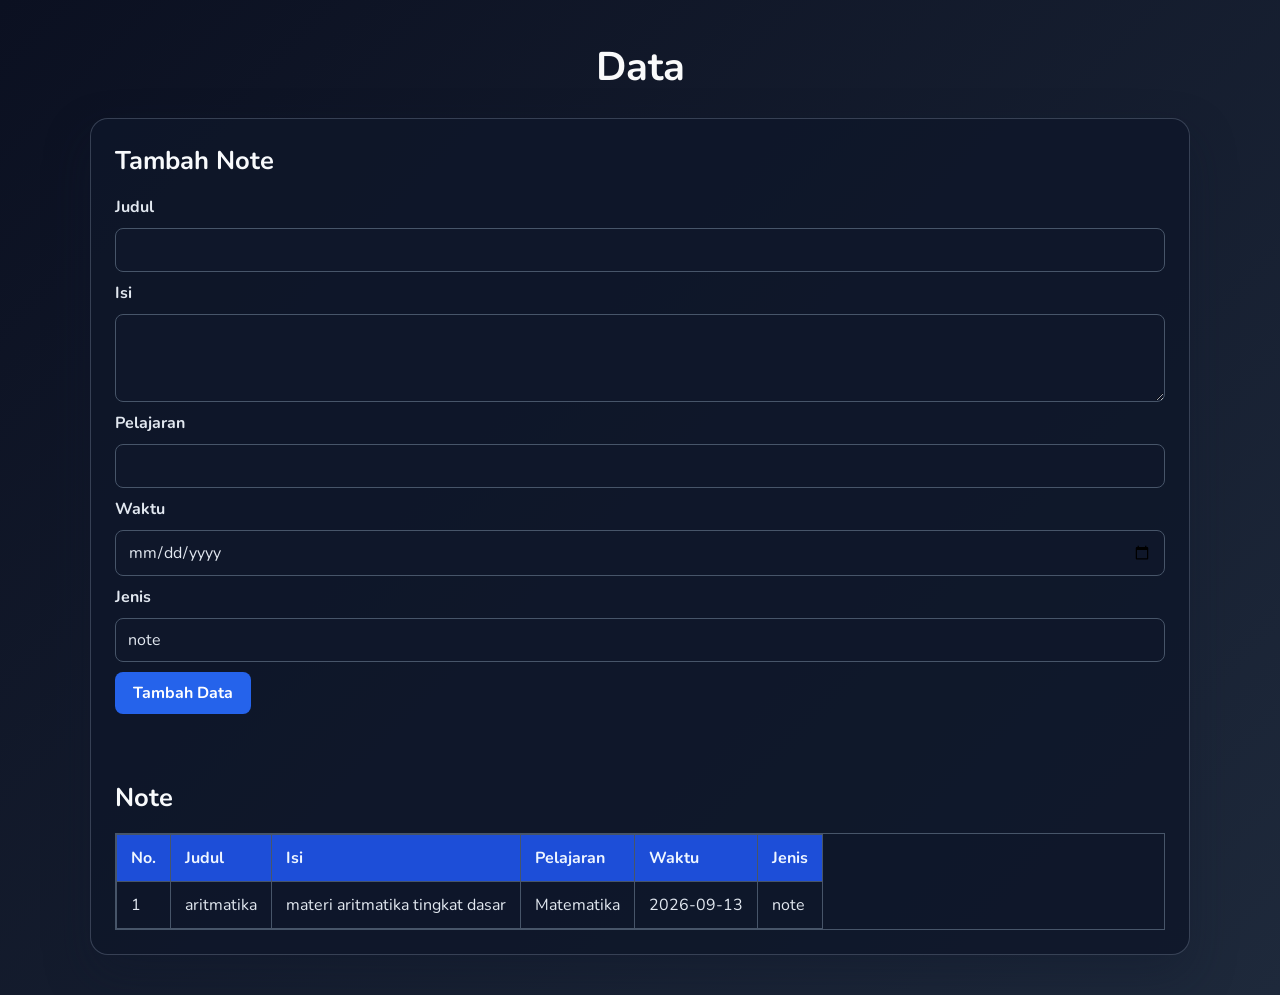
==== learning-notebook/pages/data.html @ 57c67219 "Add learning-notebook folder structure" ====
<!DOCTYPE html>
<html lang="id">
<head>
    <meta charset="UTF-8">
    <link rel="stylesheet" href="../assets/css/data.css">
    <meta name="viewport" content="width=device-width, initial-scale=1.0">
    <title>Data</title>
    <link rel="preconnect" href="https://fonts.googleapis.com">
    <link rel="preconnect" href="https://fonts.gstatic.com" crossorigin>
    <link href="https://fonts.googleapis.com/css2?family=Nunito:wght@400;600;700&display=swap" rel="stylesheet">
</head>
<body>
    <h1>Data</h1>
    <div class="note">
        <h2>Tambah Note</h2>
        <form id="note-form">
            <label for="title">Judul</label>
            <input id="title" name="title" type="text" required>

            <label for="content">Isi</label>
            <textarea id="content" name="content" rows="3" required></textarea>

            <label for="lesson">Pelajaran</label>
            <input id="lesson" name="lesson" type="text" required>

            <label for="date">Waktu</label>
            <input id="date" name="date" type="date" required>

            <label for="kind">Jenis</label>
            <input id="kind" name="kind" type="text" value="note" required>

            <button type="submit">Tambah Data</button>
            <p id="form-message" role="status" aria-live="polite"></p>
        </form>

        <h2>Note</h2>
        <table>
            <thead>
                <tr>
                    <th scope="col">No.</th>
                    <th scope="col">Judul</th>
                    <th scope="col">Isi</th>
                    <th scope="col">Pelajaran</th>
                    <th scope="col">Waktu</th>
                    <th scope="col">Jenis</th>
                </tr>
            </thead>
            <tbody id="note-list"></tbody>
        </table>
    </div>

    <script>
        const storageKey = "ex2-notes";
        const defaultNotes = [{
            title: "aritmatika",
            content: "materi aritmatika tingkat dasar",
            lesson: "Matematika",
            date: "2026-09-13",
            kind: "note"
        }];
        const form = document.querySelector("#note-form");
        const noteList = document.querySelector("#note-list");
        const formMessage = document.querySelector("#form-message");

        function loadNotes() {
            const savedNotes = localStorage.getItem(storageKey);
            return savedNotes === null ? defaultNotes : JSON.parse(savedNotes);
        }

        function renderNotes(notes) {
            noteList.replaceChildren();

            notes.forEach((note, index) => {
                const row = document.createElement("tr");
                [index + 1, note.title, note.content, note.lesson, note.date, note.kind]
                    .forEach((value) => {
                        const cell = document.createElement("td");
                        cell.textContent = value;
                        row.append(cell);
                    });
                noteList.append(row);
            });
        }

        let notes;
        try {
            notes = loadNotes();
            if (!Array.isArray(notes)) {
                throw new Error("Data note yang tersimpan tidak valid.");
            }
            renderNotes(notes);
        } catch (error) {
            formMessage.textContent = "Data tidak dapat dimuat. Coba bersihkan penyimpanan browser untuk halaman ini.";
            formMessage.classList.add("error");
            console.error("Gagal memuat data note:", error);
            form.querySelector("button").disabled = true;
        }

        form.addEventListener("submit", (event) => {
            event.preventDefault();
            const formData = new FormData(form);
            const newNote = {
                title: formData.get("title").trim(),
                content: formData.get("content").trim(),
                lesson: formData.get("lesson").trim(),
                date: formData.get("date"),
                kind: formData.get("kind").trim()
            };
            const updatedNotes = [...notes, newNote];

            try {
                localStorage.setItem(storageKey, JSON.stringify(updatedNotes));
                notes = updatedNotes;
                renderNotes(notes);
                form.reset();
                form.elements.kind.value = "note";
                formMessage.textContent = "Data berhasil ditambahkan.";
                formMessage.classList.remove("error");
            } catch (error) {
                formMessage.textContent = "Data gagal disimpan. Periksa ruang penyimpanan browser.";
                formMessage.classList.add("error");
                console.error("Gagal menyimpan data note:", error);
            }
        });
    </script>
</body>
</html>
---- learning-notebook/assets/css/data.css ----
* {
    box-sizing: border-box;
}

body {
    margin: 0;
    padding: 40px 20px;
    background: linear-gradient(135deg, #0b1021, #1e293b);
    color: #e5e7eb;
    font-family: "Nunito", sans-serif;
}

h1 {
    margin: 0 0 24px;
    text-align: center;
    font-size: 2.5rem;
    font-weight: 700;
    color: #f9fafb;
}

.note {
    max-width: 1100px;
    margin: 0 auto;
    background: rgba(15, 23, 42, 0.85);
    border: 1px solid rgba(148, 163, 184, 0.3);
    border-radius: 18px;
    padding: 24px;
    box-shadow: 0 20px 45px rgba(15, 23, 42, 0.35);
}

.note h2 {
    margin: 0 0 18px;
    color: #f8fafc;
    font-size: 1.6rem;
}

form {
    display: grid;
    gap: 10px;
    margin-bottom: 32px;
}

form label {
    color: #e2e8f0;
    font-weight: 700;
}

form input,
form textarea {
    width: 100%;
    padding: 10px 12px;
    border: 1px solid #475569;
    border-radius: 8px;
    background: #0f172a;
    color: #e2e8f0;
    font: inherit;
}

form button {
    justify-self: start;
    padding: 10px 18px;
    border: 0;
    border-radius: 8px;
    background: #2563eb;
    color: #fff;
    font: inherit;
    font-weight: 700;
    cursor: pointer;
}

form button:hover {
    background: #1d4ed8;
}

#form-message {
    min-height: 1.5em;
    margin: 0;
    color: #86efac;
}

#form-message.error {
    color: #fca5a5;
}

table {
    width: 100%;
    border-collapse: collapse;
    table-layout: fixed;
    border: 1px solid #475569;
    background: rgba(15, 23, 42, 0.5);
    overflow-x: auto;
    display: block;
}

th, td {
    border: 1px solid #475569;
    padding: 12px 14px;
    text-align: left;
    vertical-align: top;
    word-wrap: break-word;
    word-break: break-word;
    color: #e2e8f0;
}

th {
    background: #1d4ed8;
    color: #eff6ff;
    font-weight: 700;
}

tr:nth-child(even) td {
    background: rgba(30, 41, 59, 0.9);
}

@media (max-width: 768px) {
    body {
        padding: 24px 12px;
    }

    .note {
        padding: 16px;
    }

    th, td {
        padding: 10px 8px;
        font-size: 0.92rem;
    }
}
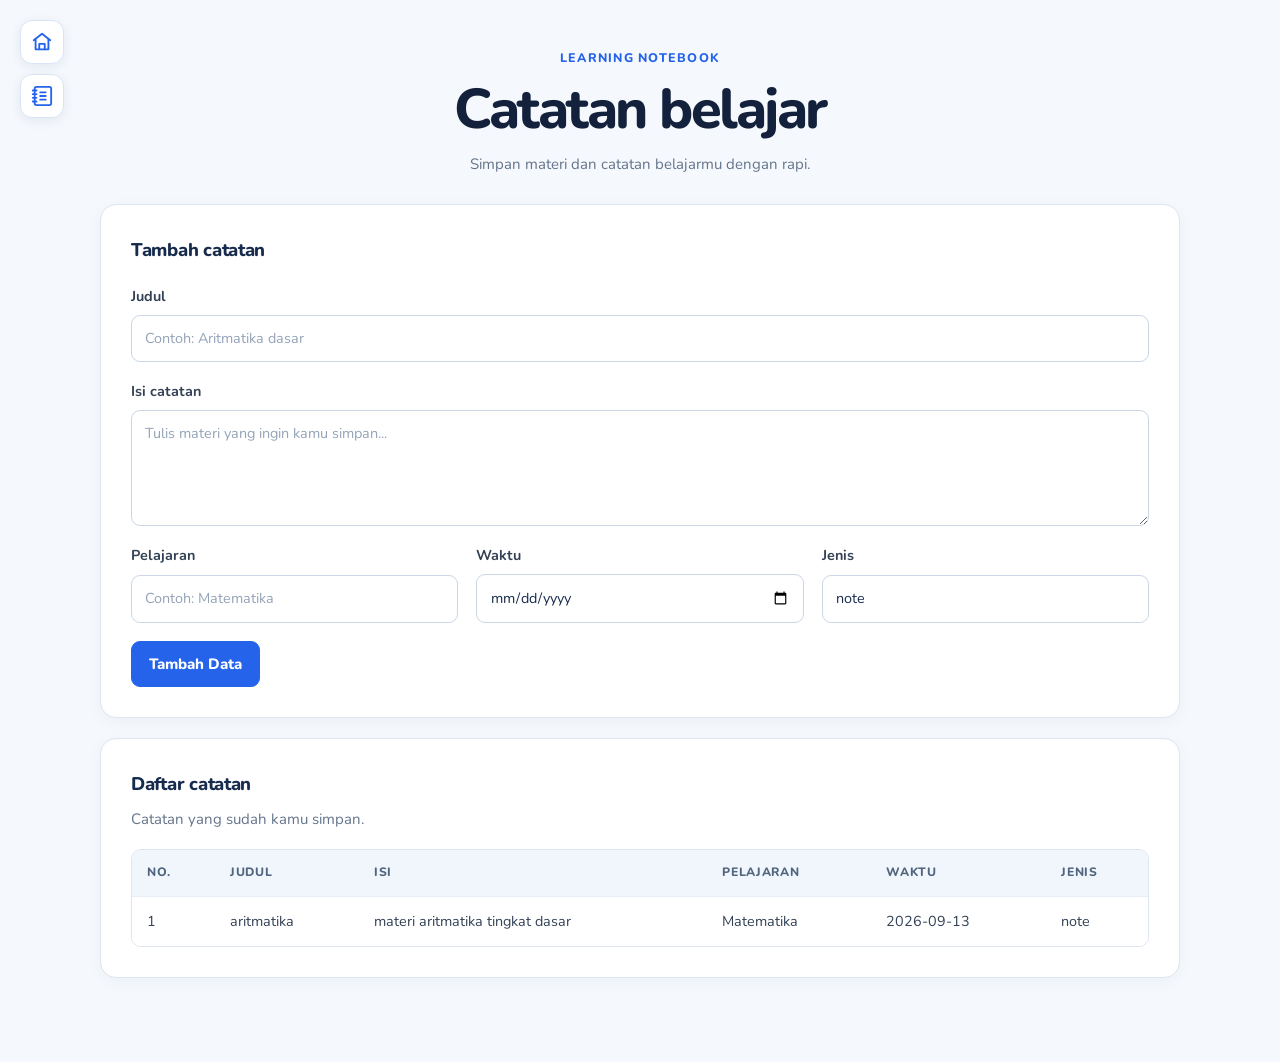
==== commit 4abb8751: "Menambahkan ikon, halaman beranda, membuat hierarki struktur folder website, dan mengatur tata letak" ====
--- a/learning-notebook/pages/data.html
+++ b/learning-notebook/pages/data.html
@@ -3,6 +3,7 @@
 <head>
     <meta charset="UTF-8">
     <link rel="stylesheet" href="../assets/css/data.css">
+    <link rel="stylesheet" href="../assets/css/navigation.css">
     <meta name="viewport" content="width=device-width, initial-scale=1.0">
     <title>Data</title>
     <link rel="preconnect" href="https://fonts.googleapis.com">
@@ -10,45 +11,72 @@
     <link href="https://fonts.googleapis.com/css2?family=Nunito:wght@400;600;700&display=swap" rel="stylesheet">
 </head>
 <body>
-    <h1>Data</h1>
-    <div class="note">
-        <h2>Tambah Note</h2>
+    <main class="page">
+        <header class="page-header">
+            <p class="eyebrow">Learning Notebook</p>
+            <h1>Catatan belajar</h1>
+            <p class="page-description">Simpan materi dan catatan belajarmu dengan rapi.</p>
+        </header>
+
+        <section class="panel" aria-labelledby="add-note-heading">
+        <h2 id="add-note-heading">Tambah catatan</h2>
         <form id="note-form">
-            <label for="title">Judul</label>
-            <input id="title" name="title" type="text" required>
+            <label class="field field-wide" for="title">
+                <span>Judul</span>
+                <input id="title" name="title" type="text" placeholder="Contoh: Aritmatika dasar" required>
+            </label>
 
-            <label for="content">Isi</label>
-            <textarea id="content" name="content" rows="3" required></textarea>
+            <label class="field field-wide" for="content">
+                <span>Isi catatan</span>
+                <textarea id="content" name="content" rows="4" placeholder="Tulis materi yang ingin kamu simpan..." required></textarea>
+            </label>
 
-            <label for="lesson">Pelajaran</label>
-            <input id="lesson" name="lesson" type="text" required>
+            <label class="field" for="lesson">
+                <span>Pelajaran</span>
+                <input id="lesson" name="lesson" type="text" placeholder="Contoh: Matematika" required>
+            </label>
 
-            <label for="date">Waktu</label>
-            <input id="date" name="date" type="date" required>
+            <label class="field" for="date">
+                <span>Waktu</span>
+                <input id="date" name="date" type="date" required>
+            </label>
 
-            <label for="kind">Jenis</label>
-            <input id="kind" name="kind" type="text" value="note" required>
+            <label class="field" for="kind">
+                <span>Jenis</span>
+                <input id="kind" name="kind" type="text" value="note" required>
+            </label>
 
             <button type="submit">Tambah Data</button>
             <p id="form-message" role="status" aria-live="polite"></p>
         </form>
+        </section>
 
-        <h2>Note</h2>
-        <table>
-            <thead>
-                <tr>
-                    <th scope="col">No.</th>
-                    <th scope="col">Judul</th>
-                    <th scope="col">Isi</th>
-                    <th scope="col">Pelajaran</th>
-                    <th scope="col">Waktu</th>
-                    <th scope="col">Jenis</th>
-                </tr>
-            </thead>
-            <tbody id="note-list"></tbody>
-        </table>
-    </div>
+        <section class="panel" aria-labelledby="note-list-heading">
+            <div class="section-heading">
+                <div>
+                    <h2 id="note-list-heading">Daftar catatan</h2>
+                    <p class="section-description">Catatan yang sudah kamu simpan.</p>
+                </div>
+            </div>
+            <div class="table-wrap">
+                <table>
+                    <thead>
+                        <tr>
+                            <th scope="col">No.</th>
+                            <th scope="col">Judul</th>
+                            <th scope="col">Isi</th>
+                            <th scope="col">Pelajaran</th>
+                            <th scope="col">Waktu</th>
+                            <th scope="col">Jenis</th>
+                        </tr>
+                    </thead>
+                    <tbody id="note-list"></tbody>
+                </table>
+            </div>
+        </section>
+    </main>
 
+    <script src="../assets/js/navigation.js" defer></script>
     <script>
         const storageKey = "ex2-notes";
         const defaultNotes = [{
--- a/learning-notebook/assets/css/data.css
+++ b/learning-notebook/assets/css/data.css
@@ -1,128 +1,331 @@
+:root {
+    color-scheme: light;
+    font-family: "Nunito", "Segoe UI", sans-serif;
+    color: #172b4d;
+    background: #f5f8fc;
+    font-synthesis: none;
+    text-rendering: optimizeLegibility;
+    --blue: #2563eb;
+    --blue-dark: #1d4ed8;
+    --blue-soft: #eff6ff;
+    --border: #dce5f0;
+    --muted: #64748b;
+}
+
 * {
     box-sizing: border-box;
 }
 
 body {
+    min-width: 320px;
+    min-height: 100vh;
     margin: 0;
-    padding: 40px 20px;
-    background: linear-gradient(135deg, #0b1021, #1e293b);
-    color: #e5e7eb;
-    font-family: "Nunito", sans-serif;
+    padding: 48px 24px 64px;
+    background: #f5f8fc;
+    color: #172b4d;
+    font-size: 15px;
+    line-height: 1.6;
+}
+
+.page {
+    width: min(100%, 1080px);
+    margin: 0 auto;
+}
+
+.page-header {
+    margin-bottom: 28px;
+    text-align: center;
+}
+
+.eyebrow {
+    margin: 0 0 8px;
+    color: var(--blue);
+    font-size: 0.78rem;
+    font-weight: 800;
+    letter-spacing: 0.1em;
+    text-transform: uppercase;
 }
 
 h1 {
-    margin: 0 0 24px;
-    text-align: center;
-    font-size: 2.5rem;
+    margin: 0;
+    color: #14213d;
+    font-size: clamp(2.5rem, 6vw, 3.5rem);
+    font-weight: 800;
+    letter-spacing: -0.045em;
+    line-height: 1.2;
+}
+
+.page-description,
+.section-description {
+    margin: 9px 0 0;
+    color: var(--muted);
+}
+
+.panel {
+    margin-bottom: 20px;
+    padding: clamp(20px, 3.5vw, 30px);
+    border: 1px solid var(--border);
+    border-radius: 16px;
+    background: #fff;
+    box-shadow: 0 4px 16px rgba(30, 64, 112, 0.04);
+}
+
+h2 {
+    margin: 0 0 20px;
+    color: #172b4d;
+    font-size: 1.15rem;
+    font-weight: 800;
+    letter-spacing: -0.015em;
+}
+
+.section-heading h2 {
+    margin-bottom: 0;
+}
+
+.section-heading {
+    margin-bottom: 18px;
+}
+
+.home-panel {
+    display: grid;
+    gap: 24px;
+}
+
+.home-panel h2 {
+    margin-bottom: 8px;
+    font-size: 1.4rem;
+}
+
+.home-panel .eyebrow {
+    margin-bottom: 7px;
+}
+
+.home-action {
+    display: flex;
+    min-height: 76px;
+    align-items: center;
+    gap: 14px;
+    padding: 14px 16px;
+    border: 1px solid var(--border);
+    border-radius: 12px;
+    background: #fff;
+    color: #172b4d;
+    transition: border-color 140ms ease, background 140ms ease;
+}
+
+.home-action:hover {
+    border-color: #b7cdf2;
+    background: #f8fbff;
+    color: #172b4d;
+}
+
+.home-action-icon {
+    display: grid;
+    width: 42px;
+    height: 42px;
+    flex: 0 0 auto;
+    place-items: center;
+    border-radius: 11px;
+    background: var(--blue-soft);
+    color: var(--blue);
+}
+
+.home-action strong,
+.home-action small {
+    display: block;
+}
+
+.home-action strong {
+    font-weight: 800;
+}
+
+.home-action small {
+    margin-top: 2px;
+    color: var(--muted);
+}
+
+.home-action-arrow {
+    margin-left: auto;
+    color: var(--blue);
+    font-size: 1.3rem;
+}
+
+#note-form {
+    display: grid;
+    grid-template-columns: repeat(3, minmax(0, 1fr));
+    gap: 18px;
+}
+
+.field {
+    display: grid;
+    min-width: 0;
+    gap: 7px;
+    color: #334155;
+    font-size: 0.9rem;
     font-weight: 700;
-    color: #f9fafb;
-}
-
-.note {
-    max-width: 1100px;
-    margin: 0 auto;
-    background: rgba(15, 23, 42, 0.85);
-    border: 1px solid rgba(148, 163, 184, 0.3);
-    border-radius: 18px;
-    padding: 24px;
-    box-shadow: 0 20px 45px rgba(15, 23, 42, 0.35);
-}
-
-.note h2 {
-    margin: 0 0 18px;
-    color: #f8fafc;
-    font-size: 1.6rem;
-}
-
-form {
-    display: grid;
-    gap: 10px;
-    margin-bottom: 32px;
-}
-
-form label {
-    color: #e2e8f0;
-    font-weight: 700;
-}
-
-form input,
-form textarea {
+}
+
+.field-wide {
+    grid-column: 1 / -1;
+}
+
+.field input,
+.field textarea {
     width: 100%;
-    padding: 10px 12px;
-    border: 1px solid #475569;
-    border-radius: 8px;
-    background: #0f172a;
-    color: #e2e8f0;
+    min-width: 0;
+    padding: 11px 13px;
+    border: 1px solid #cbd7e6;
+    border-radius: 9px;
+    outline: none;
+    background: #fff;
+    color: #172b4d;
     font: inherit;
-}
-
-form button {
+    font-weight: 400;
+    transition: border-color 140ms ease, box-shadow 140ms ease;
+}
+
+.field input::placeholder,
+.field textarea::placeholder {
+    color: #94a3b8;
+}
+
+.field textarea {
+    min-height: 112px;
+    resize: vertical;
+}
+
+.field input:focus,
+.field textarea:focus {
+    border-color: #6094f4;
+    box-shadow: 0 0 0 3px rgba(37, 99, 235, 0.12);
+}
+
+#note-form button {
     justify-self: start;
-    padding: 10px 18px;
-    border: 0;
-    border-radius: 8px;
-    background: #2563eb;
+    min-height: 42px;
+    padding: 10px 17px;
+    border: 1px solid var(--blue);
+    border-radius: 9px;
+    background: var(--blue);
     color: #fff;
     font: inherit;
-    font-weight: 700;
+    font-weight: 800;
     cursor: pointer;
-}
-
-form button:hover {
-    background: #1d4ed8;
+    transition: background 140ms ease, border-color 140ms ease, transform 140ms ease;
+}
+
+#note-form button:hover {
+    border-color: var(--blue-dark);
+    background: var(--blue-dark);
+}
+
+#note-form button:active {
+    transform: translateY(1px);
+}
+
+#note-form button:focus-visible {
+    outline: 3px solid rgba(37, 99, 235, 0.25);
+    outline-offset: 2px;
 }
 
 #form-message {
+    align-self: center;
     min-height: 1.5em;
     margin: 0;
-    color: #86efac;
+    color: #15803d;
+    font-size: 0.9rem;
 }
 
 #form-message.error {
-    color: #fca5a5;
+    color: #b42318;
+}
+
+.table-wrap {
+    width: 100%;
+    overflow-x: auto;
+    border: 1px solid var(--border);
+    border-radius: 10px;
 }
 
 table {
     width: 100%;
+    min-width: 680px;
     border-collapse: collapse;
-    table-layout: fixed;
-    border: 1px solid #475569;
-    background: rgba(15, 23, 42, 0.5);
-    overflow-x: auto;
-    display: block;
-}
-
-th, td {
-    border: 1px solid #475569;
-    padding: 12px 14px;
     text-align: left;
+}
+
+th,
+td {
+    padding: 13px 15px;
+    border-bottom: 1px solid #e8eef5;
     vertical-align: top;
-    word-wrap: break-word;
-    word-break: break-word;
-    color: #e2e8f0;
+    overflow-wrap: anywhere;
 }
 
 th {
-    background: #1d4ed8;
-    color: #eff6ff;
-    font-weight: 700;
-}
-
-tr:nth-child(even) td {
-    background: rgba(30, 41, 59, 0.9);
-}
-
-@media (max-width: 768px) {
+    background: #f1f6fd;
+    color: #52657e;
+    font-size: 0.76rem;
+    font-weight: 800;
+    letter-spacing: 0.055em;
+    text-transform: uppercase;
+}
+
+td {
+    color: #334155;
+    font-size: 0.9rem;
+}
+
+tbody tr {
+    background: #fff;
+    transition: background 120ms ease;
+}
+
+tbody tr:hover {
+    background: #f8fbff;
+}
+
+tbody tr:last-child td {
+    border-bottom: 0;
+}
+
+@media (max-width: 700px) {
     body {
-        padding: 24px 12px;
-    }
-
-    .note {
-        padding: 16px;
-    }
-
-    th, td {
-        padding: 10px 8px;
-        font-size: 0.92rem;
-    }
-}
+        padding: 30px 14px 44px;
+    }
+
+    .page-header {
+        margin-bottom: 22px;
+    }
+
+    .panel {
+        padding: 19px 16px;
+        border-radius: 13px;
+    }
+
+    #note-form {
+        grid-template-columns: 1fr;
+        gap: 15px;
+    }
+
+    .field-wide {
+        grid-column: auto;
+    }
+
+    #note-form button {
+        width: 100%;
+    }
+
+    #form-message {
+        align-self: start;
+    }
+}
+
+@media (prefers-reduced-motion: reduce) {
+    *,
+    *::before,
+    *::after {
+        scroll-behavior: auto !important;
+        transition-duration: 0.01ms !important;
+    }
+}
--- a/learning-notebook/assets/css/navigation.css
+++ b/learning-notebook/assets/css/navigation.css
@@ -0,0 +1,45 @@
+.quick-nav {
+    position: fixed;
+    z-index: 10;
+    top: 20px;
+    left: 20px;
+    display: flex;
+    flex-direction: column;
+    gap: 10px;
+}
+
+.nav-icon {
+    display: grid;
+    width: 44px;
+    height: 44px;
+    place-items: center;
+    border: 1px solid #d8e5f7;
+    border-radius: 12px;
+    background: #fff;
+    color: #2563eb;
+    box-shadow: 0 3px 12px rgba(30, 64, 112, 0.08);
+    transition: background 140ms ease, color 140ms ease, border-color 140ms ease;
+}
+
+.nav-icon:hover {
+    border-color: #2563eb;
+    background: #2563eb;
+    color: #fff;
+}
+
+.nav-icon[aria-current="page"] {
+    border-color: #d8e5f7;
+    background: #fff;
+    color: #2563eb;
+}
+
+.nav-icon[aria-current="page"]:hover {
+    border-color: #2563eb;
+    background: #2563eb;
+    color: #fff;
+}
+
+.nav-icon:focus-visible {
+    outline: 3px solid rgba(37, 99, 235, 0.25);
+    outline-offset: 3px;
+}
